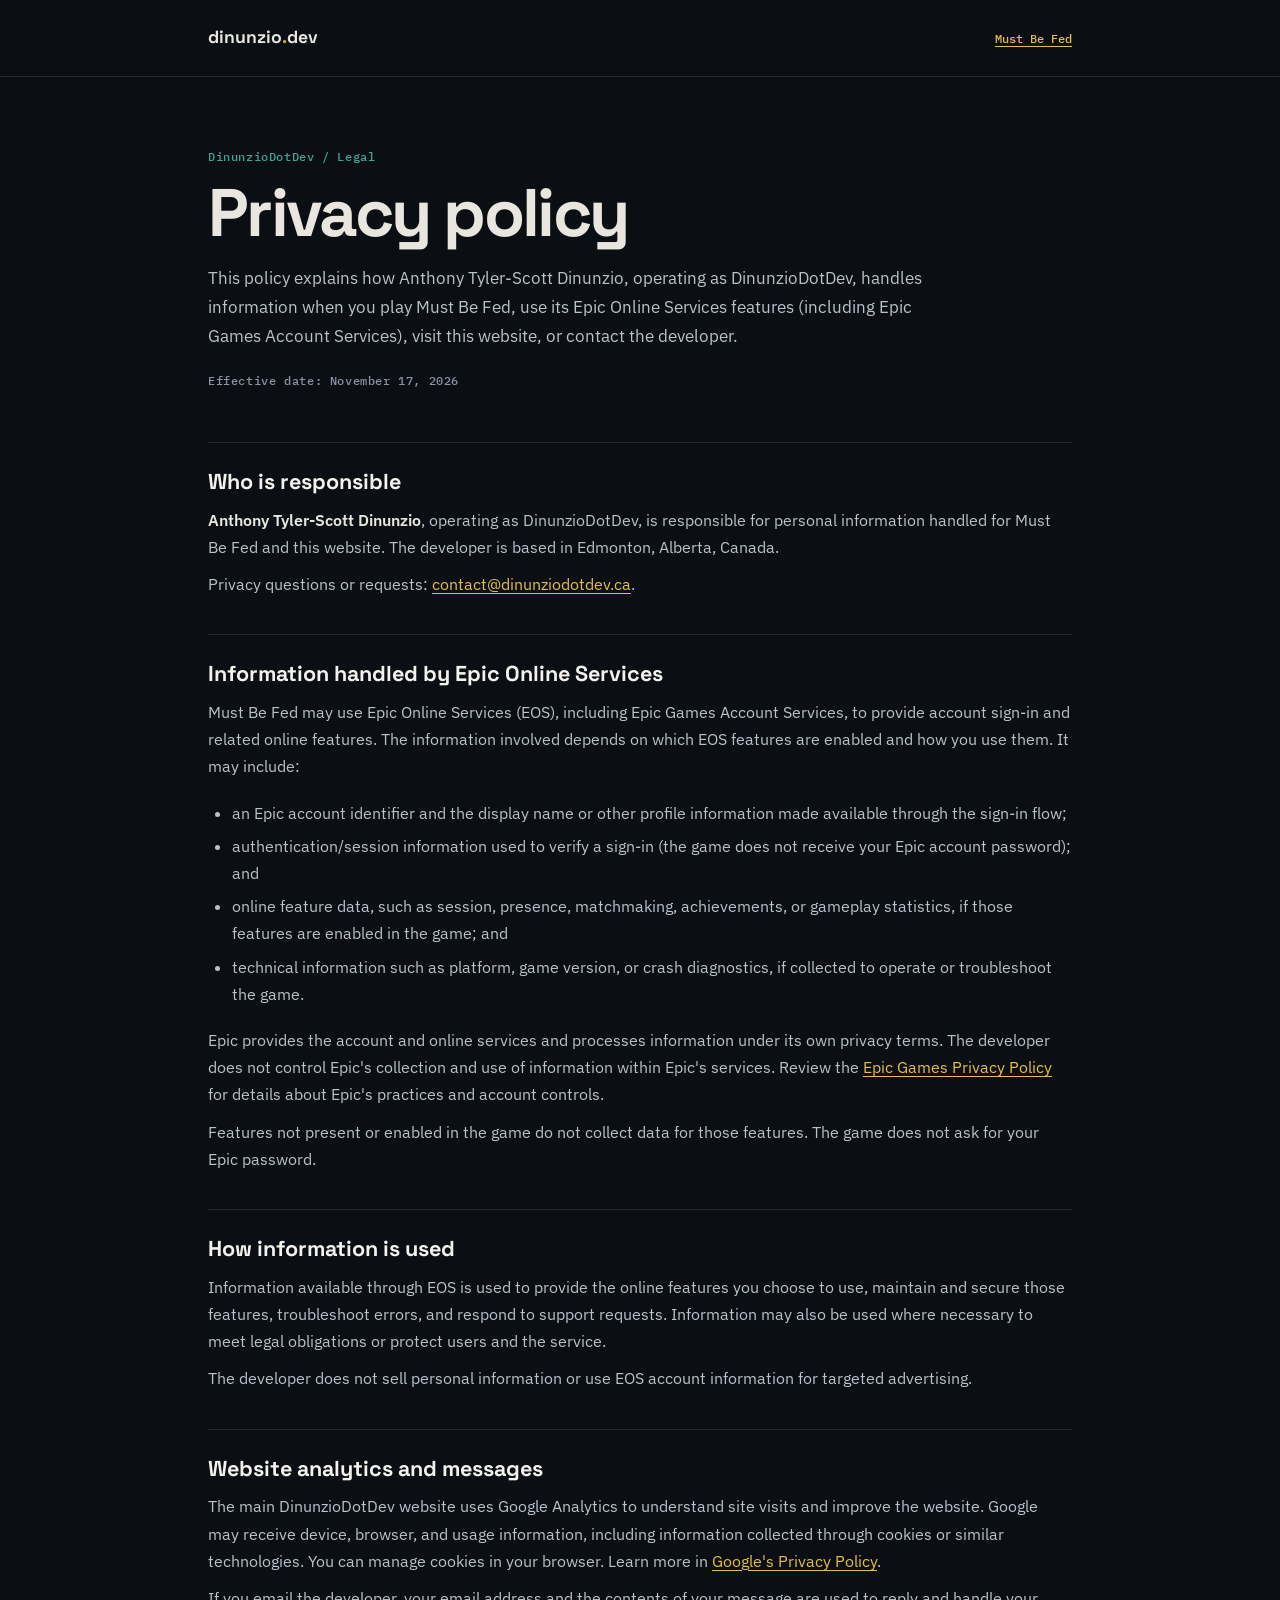
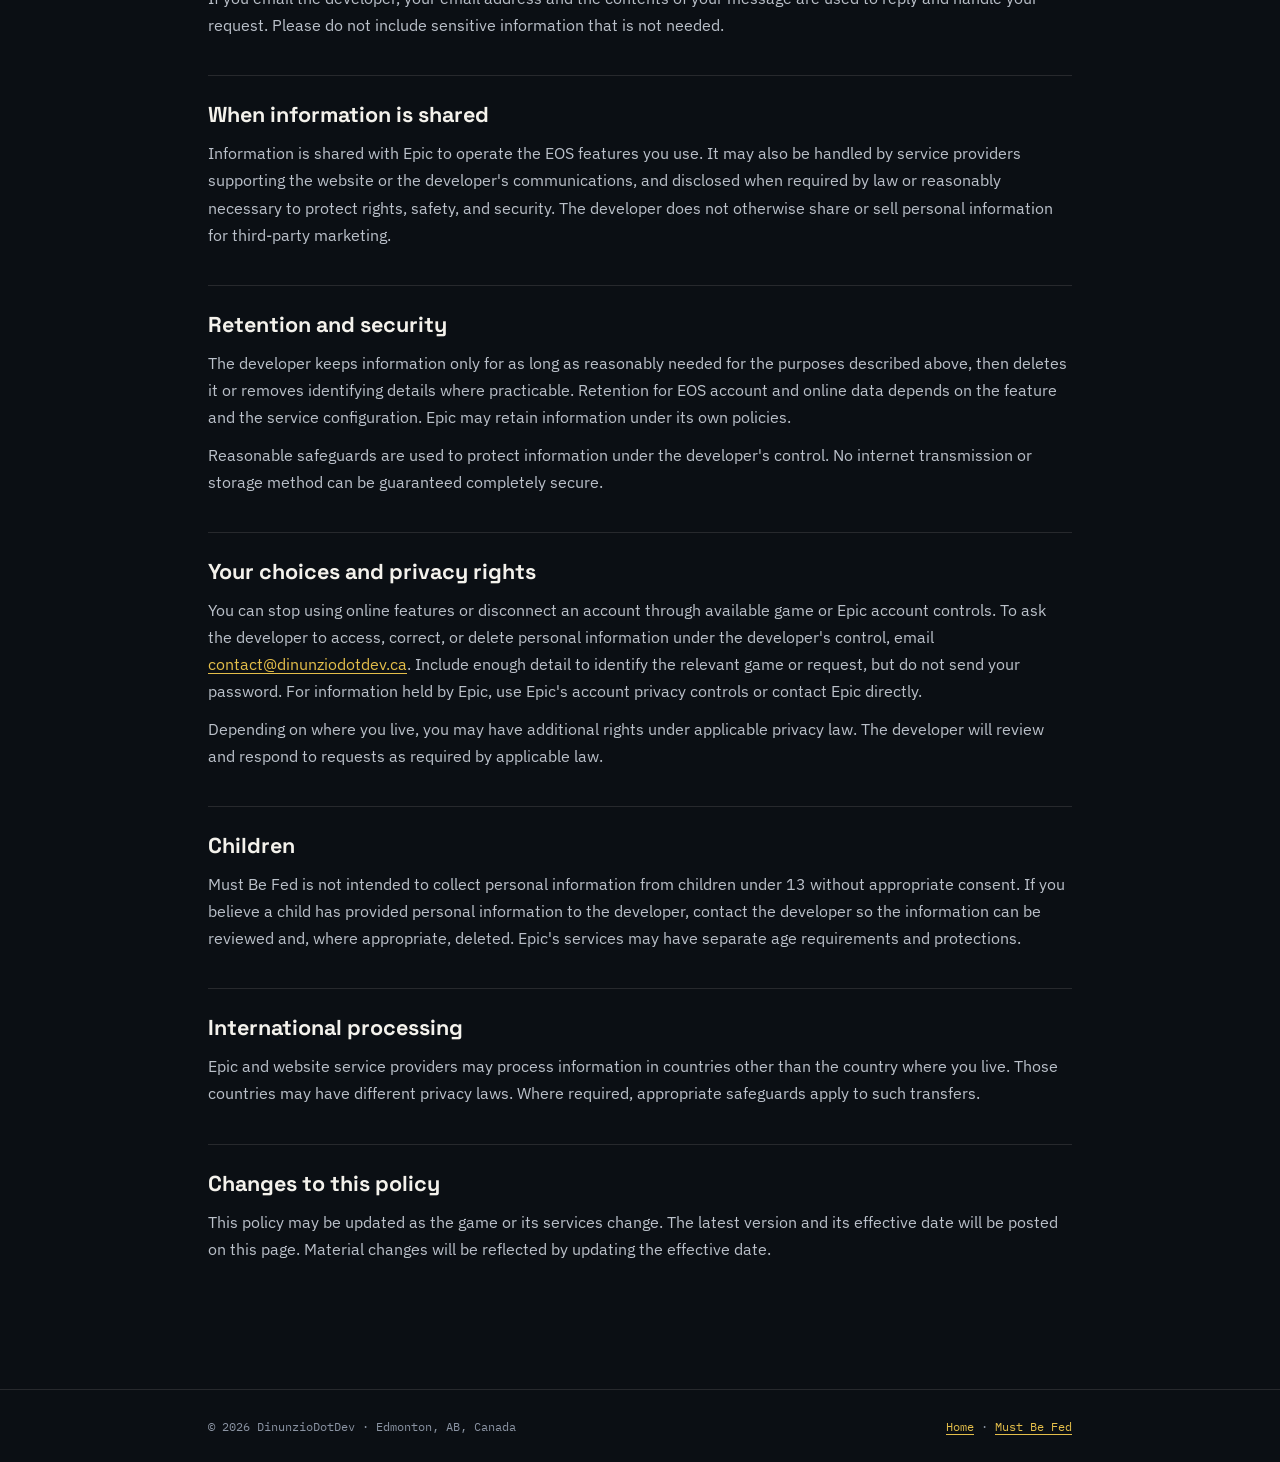
==== privacy/index.html @ b0a6f1fb "Add files via upload" ====
<!DOCTYPE html>
<html lang="en">
<head>
<meta charset="UTF-8">
<meta name="viewport" content="width=device-width, initial-scale=1.0">
<title>Privacy Policy | DinunzioDotDev</title>
<meta name="description" content="Privacy information for Must Be Fed and its use of Epic Online Services, including Epic Games Account Services.">
<link rel="icon" href="data:image/svg+xml,%3Csvg xmlns='http://www.w3.org/2000/svg' viewBox='0 0 100 100'%3E%3Crect width='100' height='100' rx='20' fill='%230B0F14'/%3E%3Ctext x='50' y='68' font-family='monospace' font-size='60' fill='%23C9A227' text-anchor='middle'%3E.%3C/text%3E%3C/svg%3E">
<link rel="preconnect" href="https://fonts.googleapis.com">
<link rel="preconnect" href="https://fonts.gstatic.com" crossorigin>
<link href="https://fonts.googleapis.com/css2?family=Space+Grotesk:wght@500;600;700&family=IBM+Plex+Sans:wght@400;500;600&family=IBM+Plex+Mono:wght@400;500;600&display=swap" rel="stylesheet">
<style>
  :root{--ink:#0B0F14;--line:rgba(232,230,223,.12);--text:#E8E6DF;--muted:#8B94A3;--brass:#C9A227;--aurora:#3FA796;--maxw:920px}
  *{box-sizing:border-box}
  body{margin:0;background:var(--ink);color:var(--text);font:16px/1.7 'IBM Plex Sans',-apple-system,sans-serif;-webkit-font-smoothing:antialiased}
  a{color:#E4BE4A;text-decoration:underline;text-underline-offset:3px}
  a:focus-visible{outline:2px solid #E4BE4A;outline-offset:3px}
  header{border-bottom:1px solid var(--line);background:rgba(11,15,20,.82)}
  .nav,.wrap{max-width:var(--maxw);margin:0 auto;padding-left:28px;padding-right:28px}
  .nav{height:76px;display:flex;align-items:center;justify-content:space-between}
  .logo,h1,h2{font-family:'Space Grotesk',sans-serif}
  .logo{font-size:1.1rem;font-weight:700;color:var(--text);text-decoration:none}
  .dot{color:var(--brass)}
  .nav a:last-child{font:500 .78rem 'IBM Plex Mono',monospace;color:#E4BE4A}
  main{padding:72px 0 90px}
  .eyebrow,.updated{font:500 .76rem 'IBM Plex Mono',monospace;letter-spacing:.05em;color:var(--aurora)}
  h1{font-size:clamp(2.6rem,7vw,4.2rem);line-height:1.05;letter-spacing:-.04em;margin:14px 0}
  .intro{max-width:760px;color:#BBC1CA;font-size:1.08rem}
  .updated{margin-top:22px;color:var(--muted)}
  .policy{margin-top:54px}
  section{padding:26px 0;border-top:1px solid var(--line)}
  h2{font-size:1.35rem;line-height:1.2;margin:0 0 12px;color:#F4F2EC}
  p{margin:10px 0;color:#BBC1CA}
  ul{padding-left:24px;color:#BBC1CA}
  li{padding:3px 0}
  strong{color:var(--text);font-weight:600}
  footer{border-top:1px solid var(--line);padding:28px 0;color:var(--muted);font: .78rem 'IBM Plex Mono',monospace}
  .foot{display:flex;justify-content:space-between;gap:16px;flex-wrap:wrap}
  @media(max-width:600px){.nav,.wrap{padding-left:20px;padding-right:20px}main{padding-top:52px}}
</style>
</head>
<body>
<header>
  <nav class="nav" aria-label="Main navigation">
    <a class="logo" href="/">dinunzio<span class="dot">.</span>dev</a>
    <a href="/gamedev/must-be-fed/">Must Be Fed</a>
  </nav>
</header>
<main class="wrap">
  <div class="eyebrow">DinunzioDotDev / Legal</div>
  <h1>Privacy policy</h1>
  <p class="intro">This policy explains how Anthony Tyler-Scott Dinunzio, operating as DinunzioDotDev, handles information when you play Must Be Fed, use its Epic Online Services features (including Epic Games Account Services), visit this website, or contact the developer.</p>
  <p class="updated">Effective date: November 17, 2026</p>

  <div class="policy">
    <section>
      <h2>Who is responsible</h2>
      <p><strong>Anthony Tyler-Scott Dinunzio</strong>, operating as DinunzioDotDev, is responsible for personal information handled for Must Be Fed and this website. The developer is based in Edmonton, Alberta, Canada.</p>
      <p>Privacy questions or requests: <a href="mailto:contact@dinunziodotdev.ca">contact@dinunziodotdev.ca</a>.</p>
    </section>

    <section>
      <h2>Information handled by Epic Online Services</h2>
      <p>Must Be Fed may use Epic Online Services (EOS), including Epic Games Account Services, to provide account sign-in and related online features. The information involved depends on which EOS features are enabled and how you use them. It may include:</p>
      <ul>
        <li>an Epic account identifier and the display name or other profile information made available through the sign-in flow;</li>
        <li>authentication/session information used to verify a sign-in (the game does not receive your Epic account password); and</li>
        <li>online feature data, such as session, presence, matchmaking, achievements, or gameplay statistics, if those features are enabled in the game; and</li>
        <li>technical information such as platform, game version, or crash diagnostics, if collected to operate or troubleshoot the game.</li>
      </ul>
      <p>Epic provides the account and online services and processes information under its own privacy terms. The developer does not control Epic's collection and use of information within Epic's services. Review the <a href="https://www.epicgames.com/site/en-US/privacypolicy">Epic Games Privacy Policy</a> for details about Epic's practices and account controls.</p>
      <p>Features not present or enabled in the game do not collect data for those features. The game does not ask for your Epic password.</p>
    </section>

    <section>
      <h2>How information is used</h2>
      <p>Information available through EOS is used to provide the online features you choose to use, maintain and secure those features, troubleshoot errors, and respond to support requests. Information may also be used where necessary to meet legal obligations or protect users and the service.</p>
      <p>The developer does not sell personal information or use EOS account information for targeted advertising.</p>
    </section>

    <section>
      <h2>Website analytics and messages</h2>
      <p>The main DinunzioDotDev website uses Google Analytics to understand site visits and improve the website. Google may receive device, browser, and usage information, including information collected through cookies or similar technologies. You can manage cookies in your browser. Learn more in <a href="https://policies.google.com/privacy">Google's Privacy Policy</a>.</p>
      <p>If you email the developer, your email address and the contents of your message are used to reply and handle your request. Please do not include sensitive information that is not needed.</p>
    </section>

    <section>
      <h2>When information is shared</h2>
      <p>Information is shared with Epic to operate the EOS features you use. It may also be handled by service providers supporting the website or the developer's communications, and disclosed when required by law or reasonably necessary to protect rights, safety, and security. The developer does not otherwise share or sell personal information for third-party marketing.</p>
    </section>

    <section>
      <h2>Retention and security</h2>
      <p>The developer keeps information only for as long as reasonably needed for the purposes described above, then deletes it or removes identifying details where practicable. Retention for EOS account and online data depends on the feature and the service configuration. Epic may retain information under its own policies.</p>
      <p>Reasonable safeguards are used to protect information under the developer's control. No internet transmission or storage method can be guaranteed completely secure.</p>
    </section>

    <section>
      <h2>Your choices and privacy rights</h2>
      <p>You can stop using online features or disconnect an account through available game or Epic account controls. To ask the developer to access, correct, or delete personal information under the developer's control, email <a href="mailto:contact@dinunziodotdev.ca">contact@dinunziodotdev.ca</a>. Include enough detail to identify the relevant game or request, but do not send your password. For information held by Epic, use Epic's account privacy controls or contact Epic directly.</p>
      <p>Depending on where you live, you may have additional rights under applicable privacy law. The developer will review and respond to requests as required by applicable law.</p>
    </section>

    <section>
      <h2>Children</h2>
      <p>Must Be Fed is not intended to collect personal information from children under 13 without appropriate consent. If you believe a child has provided personal information to the developer, contact the developer so the information can be reviewed and, where appropriate, deleted. Epic's services may have separate age requirements and protections.</p>
    </section>

    <section>
      <h2>International processing</h2>
      <p>Epic and website service providers may process information in countries other than the country where you live. Those countries may have different privacy laws. Where required, appropriate safeguards apply to such transfers.</p>
    </section>

    <section>
      <h2>Changes to this policy</h2>
      <p>This policy may be updated as the game or its services change. The latest version and its effective date will be posted on this page. Material changes will be reflected by updating the effective date.</p>
    </section>
  </div>
</main>
<footer>
  <div class="wrap foot">
    <span>© 2026 DinunzioDotDev · Edmonton, AB, Canada</span>
    <span><a href="/">Home</a> · <a href="/gamedev/must-be-fed/">Must Be Fed</a></span>
  </div>
</footer>
</body>
</html>
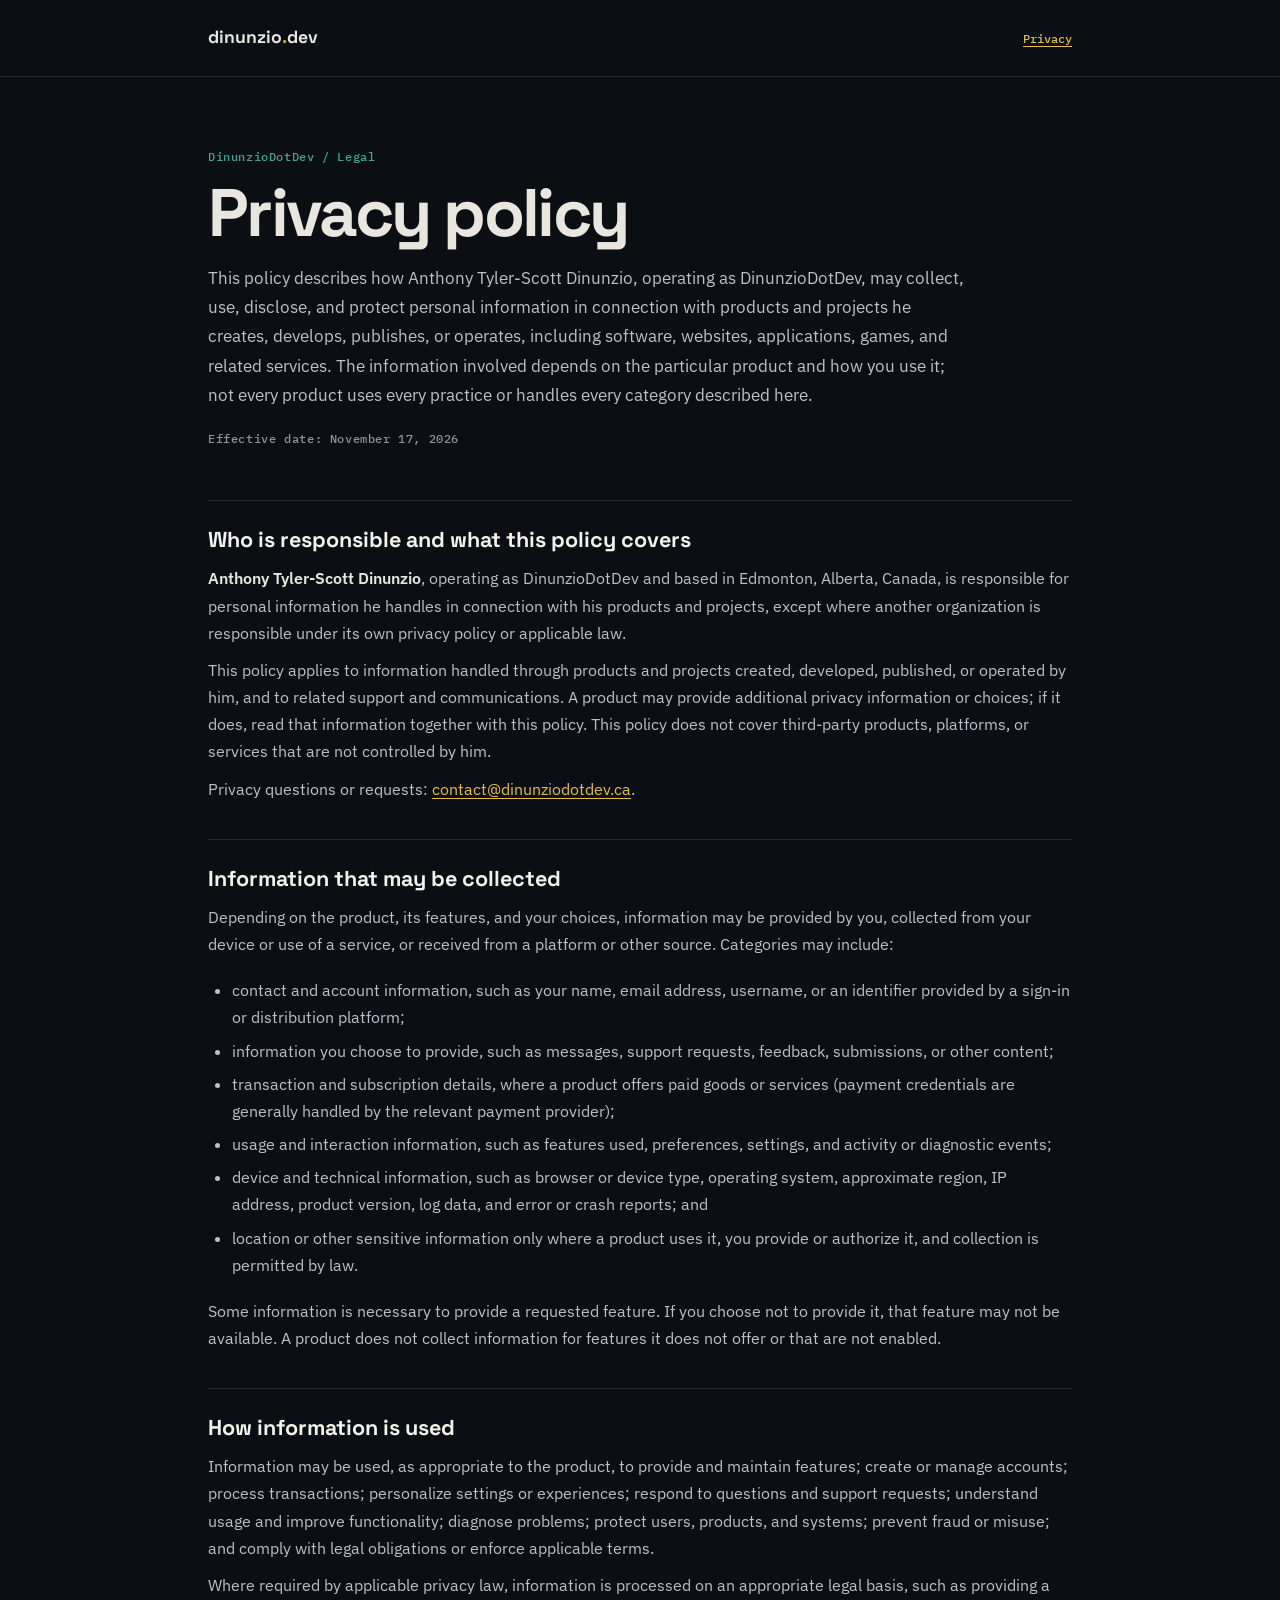
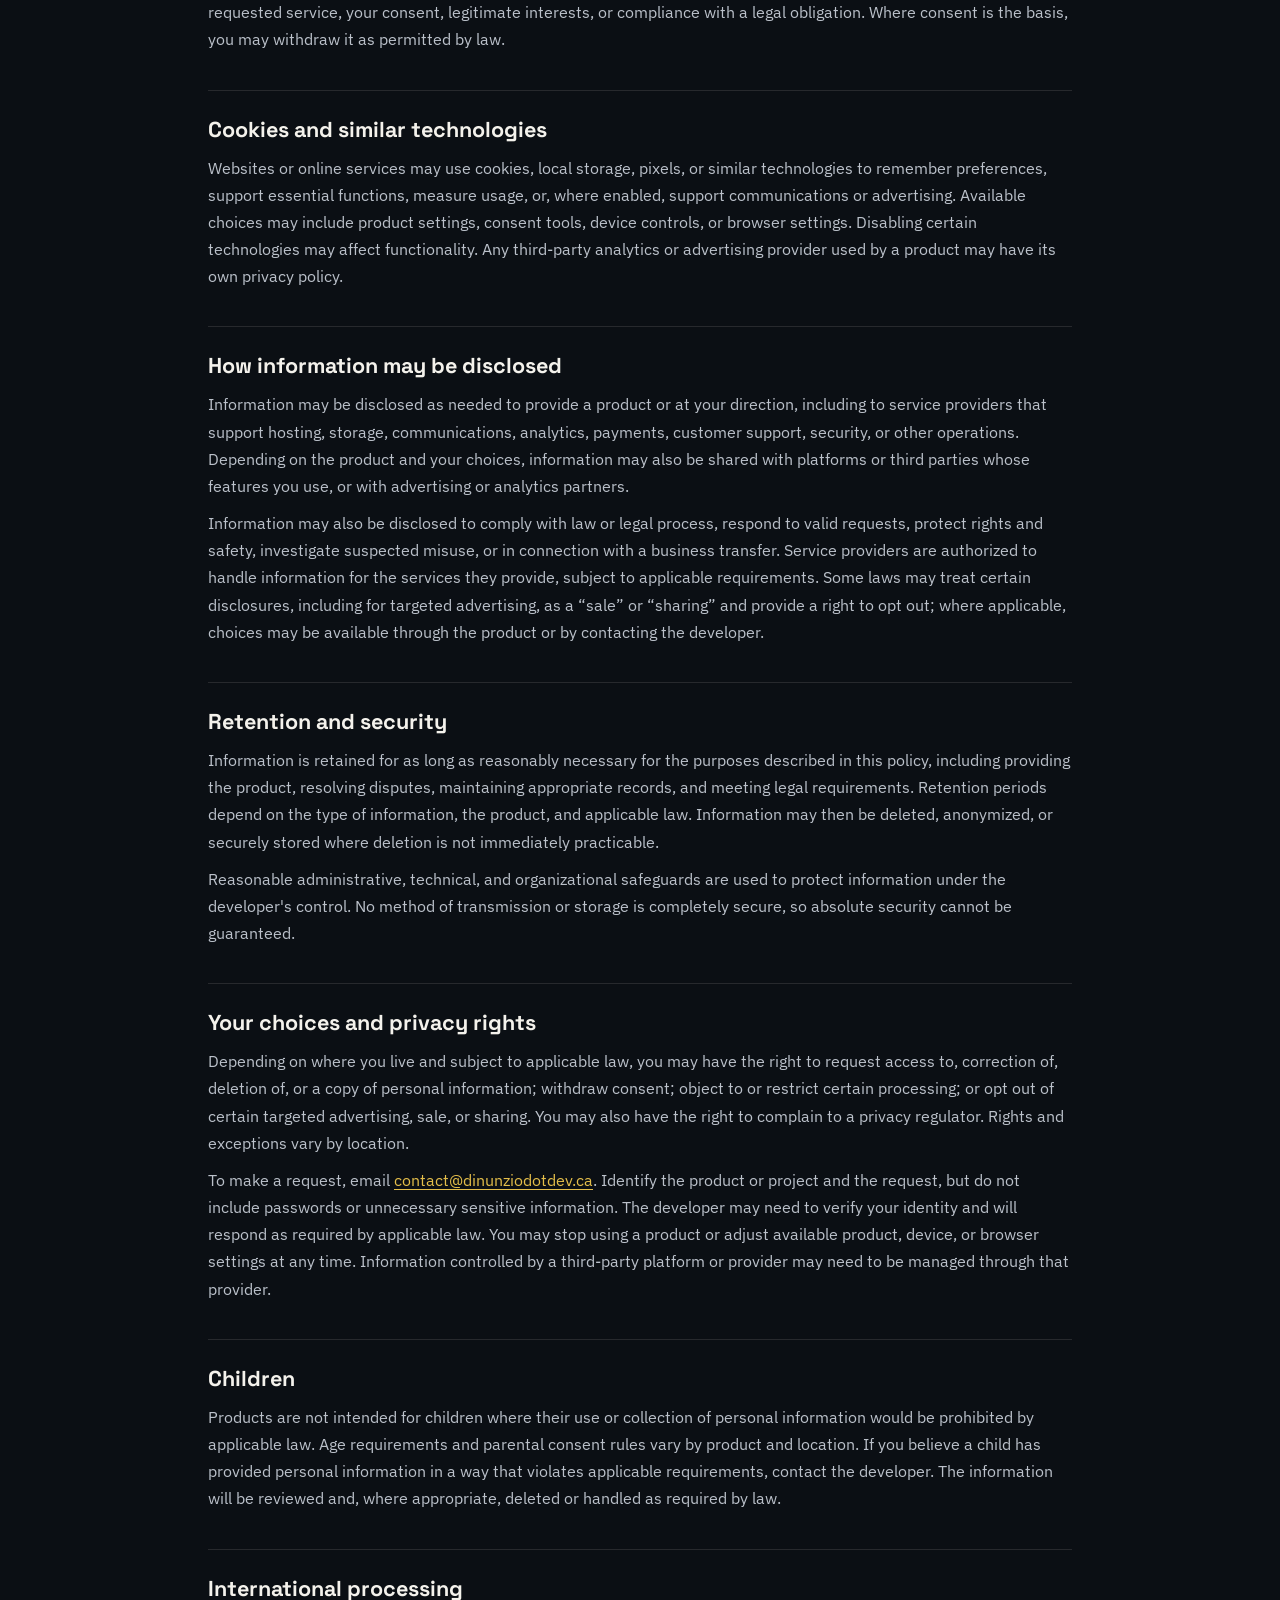
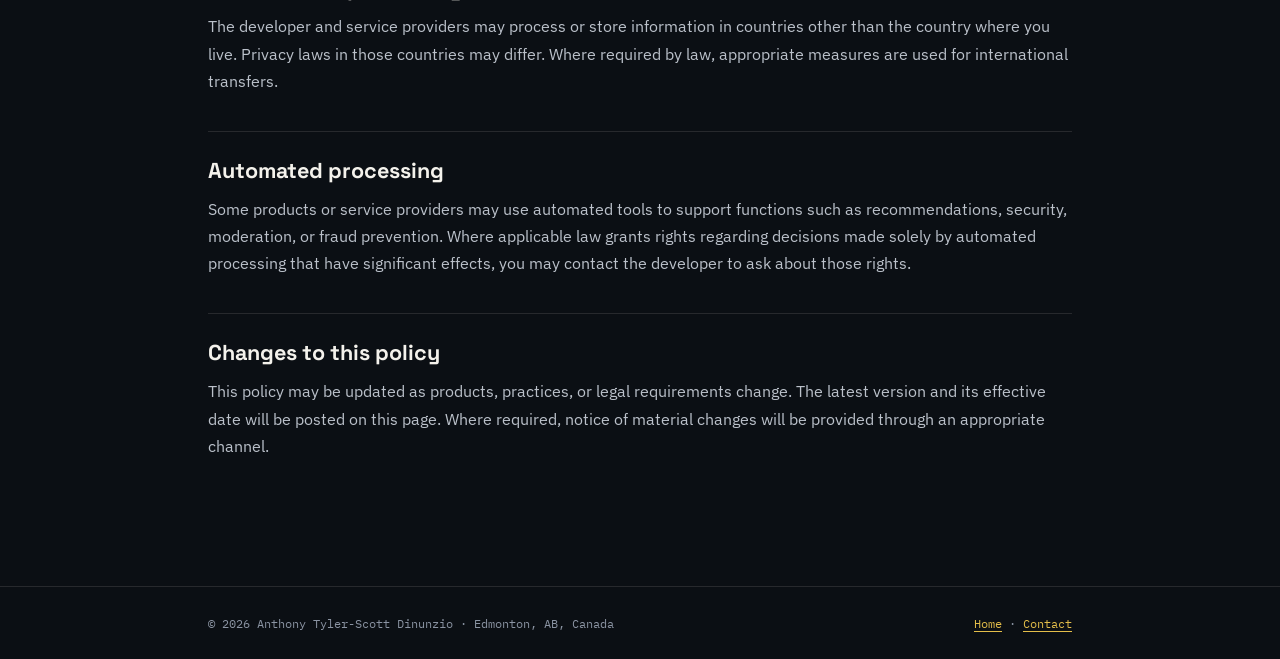
==== commit c66ccf5e: "Update index.html" ====
--- a/privacy/index.html
+++ b/privacy/index.html
@@ -4,7 +4,7 @@
 <meta charset="UTF-8">
 <meta name="viewport" content="width=device-width, initial-scale=1.0">
 <title>Privacy Policy | DinunzioDotDev</title>
-<meta name="description" content="Privacy information for Must Be Fed and its use of Epic Online Services, including Epic Games Account Services.">
+<meta name="description" content="Privacy policy for software, websites, apps, games, and other products and projects created by Anthony Tyler-Scott Dinunzio.">
 <link rel="icon" href="data:image/svg+xml,%3Csvg xmlns='http://www.w3.org/2000/svg' viewBox='0 0 100 100'%3E%3Crect width='100' height='100' rx='20' fill='%230B0F14'/%3E%3Ctext x='50' y='68' font-family='monospace' font-size='60' fill='%23C9A227' text-anchor='middle'%3E.%3C/text%3E%3C/svg%3E">
 <link rel="preconnect" href="https://fonts.googleapis.com">
 <link rel="preconnect" href="https://fonts.gstatic.com" crossorigin>
@@ -43,84 +43,91 @@
 <header>
   <nav class="nav" aria-label="Main navigation">
     <a class="logo" href="/">dinunzio<span class="dot">.</span>dev</a>
-    <a href="/gamedev/must-be-fed/">Must Be Fed</a>
+    <a href="/privacy/">Privacy</a>
   </nav>
 </header>
 <main class="wrap">
   <div class="eyebrow">DinunzioDotDev / Legal</div>
   <h1>Privacy policy</h1>
-  <p class="intro">This policy explains how Anthony Tyler-Scott Dinunzio, operating as DinunzioDotDev, handles information when you play Must Be Fed, use its Epic Online Services features (including Epic Games Account Services), visit this website, or contact the developer.</p>
+  <p class="intro">This policy describes how Anthony Tyler-Scott Dinunzio, operating as DinunzioDotDev, may collect, use, disclose, and protect personal information in connection with products and projects he creates, develops, publishes, or operates, including software, websites, applications, games, and related services. The information involved depends on the particular product and how you use it; not every product uses every practice or handles every category described here.</p>
   <p class="updated">Effective date: November 17, 2026</p>
 
   <div class="policy">
     <section>
-      <h2>Who is responsible</h2>
-      <p><strong>Anthony Tyler-Scott Dinunzio</strong>, operating as DinunzioDotDev, is responsible for personal information handled for Must Be Fed and this website. The developer is based in Edmonton, Alberta, Canada.</p>
+      <h2>Who is responsible and what this policy covers</h2>
+      <p><strong>Anthony Tyler-Scott Dinunzio</strong>, operating as DinunzioDotDev and based in Edmonton, Alberta, Canada, is responsible for personal information he handles in connection with his products and projects, except where another organization is responsible under its own privacy policy or applicable law.</p>
+      <p>This policy applies to information handled through products and projects created, developed, published, or operated by him, and to related support and communications. A product may provide additional privacy information or choices; if it does, read that information together with this policy. This policy does not cover third-party products, platforms, or services that are not controlled by him.</p>
       <p>Privacy questions or requests: <a href="mailto:contact@dinunziodotdev.ca">contact@dinunziodotdev.ca</a>.</p>
     </section>
 
     <section>
-      <h2>Information handled by Epic Online Services</h2>
-      <p>Must Be Fed may use Epic Online Services (EOS), including Epic Games Account Services, to provide account sign-in and related online features. The information involved depends on which EOS features are enabled and how you use them. It may include:</p>
+      <h2>Information that may be collected</h2>
+      <p>Depending on the product, its features, and your choices, information may be provided by you, collected from your device or use of a service, or received from a platform or other source. Categories may include:</p>
       <ul>
-        <li>an Epic account identifier and the display name or other profile information made available through the sign-in flow;</li>
-        <li>authentication/session information used to verify a sign-in (the game does not receive your Epic account password); and</li>
-        <li>online feature data, such as session, presence, matchmaking, achievements, or gameplay statistics, if those features are enabled in the game; and</li>
-        <li>technical information such as platform, game version, or crash diagnostics, if collected to operate or troubleshoot the game.</li>
+        <li>contact and account information, such as your name, email address, username, or an identifier provided by a sign-in or distribution platform;</li>
+        <li>information you choose to provide, such as messages, support requests, feedback, submissions, or other content;</li>
+        <li>transaction and subscription details, where a product offers paid goods or services (payment credentials are generally handled by the relevant payment provider);</li>
+        <li>usage and interaction information, such as features used, preferences, settings, and activity or diagnostic events;</li>
+        <li>device and technical information, such as browser or device type, operating system, approximate region, IP address, product version, log data, and error or crash reports; and</li>
+        <li>location or other sensitive information only where a product uses it, you provide or authorize it, and collection is permitted by law.</li>
       </ul>
-      <p>Epic provides the account and online services and processes information under its own privacy terms. The developer does not control Epic's collection and use of information within Epic's services. Review the <a href="https://www.epicgames.com/site/en-US/privacypolicy">Epic Games Privacy Policy</a> for details about Epic's practices and account controls.</p>
-      <p>Features not present or enabled in the game do not collect data for those features. The game does not ask for your Epic password.</p>
+      <p>Some information is necessary to provide a requested feature. If you choose not to provide it, that feature may not be available. A product does not collect information for features it does not offer or that are not enabled.</p>
     </section>
 
     <section>
       <h2>How information is used</h2>
-      <p>Information available through EOS is used to provide the online features you choose to use, maintain and secure those features, troubleshoot errors, and respond to support requests. Information may also be used where necessary to meet legal obligations or protect users and the service.</p>
-      <p>The developer does not sell personal information or use EOS account information for targeted advertising.</p>
+      <p>Information may be used, as appropriate to the product, to provide and maintain features; create or manage accounts; process transactions; personalize settings or experiences; respond to questions and support requests; understand usage and improve functionality; diagnose problems; protect users, products, and systems; prevent fraud or misuse; and comply with legal obligations or enforce applicable terms.</p>
+      <p>Where required by applicable privacy law, information is processed on an appropriate legal basis, such as providing a requested service, your consent, legitimate interests, or compliance with a legal obligation. Where consent is the basis, you may withdraw it as permitted by law.</p>
     </section>
 
     <section>
-      <h2>Website analytics and messages</h2>
-      <p>The main DinunzioDotDev website uses Google Analytics to understand site visits and improve the website. Google may receive device, browser, and usage information, including information collected through cookies or similar technologies. You can manage cookies in your browser. Learn more in <a href="https://policies.google.com/privacy">Google's Privacy Policy</a>.</p>
-      <p>If you email the developer, your email address and the contents of your message are used to reply and handle your request. Please do not include sensitive information that is not needed.</p>
+      <h2>Cookies and similar technologies</h2>
+      <p>Websites or online services may use cookies, local storage, pixels, or similar technologies to remember preferences, support essential functions, measure usage, or, where enabled, support communications or advertising. Available choices may include product settings, consent tools, device controls, or browser settings. Disabling certain technologies may affect functionality. Any third-party analytics or advertising provider used by a product may have its own privacy policy.</p>
     </section>
 
     <section>
-      <h2>When information is shared</h2>
-      <p>Information is shared with Epic to operate the EOS features you use. It may also be handled by service providers supporting the website or the developer's communications, and disclosed when required by law or reasonably necessary to protect rights, safety, and security. The developer does not otherwise share or sell personal information for third-party marketing.</p>
+      <h2>How information may be disclosed</h2>
+      <p>Information may be disclosed as needed to provide a product or at your direction, including to service providers that support hosting, storage, communications, analytics, payments, customer support, security, or other operations. Depending on the product and your choices, information may also be shared with platforms or third parties whose features you use, or with advertising or analytics partners.</p>
+      <p>Information may also be disclosed to comply with law or legal process, respond to valid requests, protect rights and safety, investigate suspected misuse, or in connection with a business transfer. Service providers are authorized to handle information for the services they provide, subject to applicable requirements. Some laws may treat certain disclosures, including for targeted advertising, as a “sale” or “sharing” and provide a right to opt out; where applicable, choices may be available through the product or by contacting the developer.</p>
     </section>
 
     <section>
       <h2>Retention and security</h2>
-      <p>The developer keeps information only for as long as reasonably needed for the purposes described above, then deletes it or removes identifying details where practicable. Retention for EOS account and online data depends on the feature and the service configuration. Epic may retain information under its own policies.</p>
-      <p>Reasonable safeguards are used to protect information under the developer's control. No internet transmission or storage method can be guaranteed completely secure.</p>
+      <p>Information is retained for as long as reasonably necessary for the purposes described in this policy, including providing the product, resolving disputes, maintaining appropriate records, and meeting legal requirements. Retention periods depend on the type of information, the product, and applicable law. Information may then be deleted, anonymized, or securely stored where deletion is not immediately practicable.</p>
+      <p>Reasonable administrative, technical, and organizational safeguards are used to protect information under the developer's control. No method of transmission or storage is completely secure, so absolute security cannot be guaranteed.</p>
     </section>
 
     <section>
       <h2>Your choices and privacy rights</h2>
-      <p>You can stop using online features or disconnect an account through available game or Epic account controls. To ask the developer to access, correct, or delete personal information under the developer's control, email <a href="mailto:contact@dinunziodotdev.ca">contact@dinunziodotdev.ca</a>. Include enough detail to identify the relevant game or request, but do not send your password. For information held by Epic, use Epic's account privacy controls or contact Epic directly.</p>
-      <p>Depending on where you live, you may have additional rights under applicable privacy law. The developer will review and respond to requests as required by applicable law.</p>
+      <p>Depending on where you live and subject to applicable law, you may have the right to request access to, correction of, deletion of, or a copy of personal information; withdraw consent; object to or restrict certain processing; or opt out of certain targeted advertising, sale, or sharing. You may also have the right to complain to a privacy regulator. Rights and exceptions vary by location.</p>
+      <p>To make a request, email <a href="mailto:contact@dinunziodotdev.ca">contact@dinunziodotdev.ca</a>. Identify the product or project and the request, but do not include passwords or unnecessary sensitive information. The developer may need to verify your identity and will respond as required by applicable law. You may stop using a product or adjust available product, device, or browser settings at any time. Information controlled by a third-party platform or provider may need to be managed through that provider.</p>
     </section>
 
     <section>
       <h2>Children</h2>
-      <p>Must Be Fed is not intended to collect personal information from children under 13 without appropriate consent. If you believe a child has provided personal information to the developer, contact the developer so the information can be reviewed and, where appropriate, deleted. Epic's services may have separate age requirements and protections.</p>
+      <p>Products are not intended for children where their use or collection of personal information would be prohibited by applicable law. Age requirements and parental consent rules vary by product and location. If you believe a child has provided personal information in a way that violates applicable requirements, contact the developer. The information will be reviewed and, where appropriate, deleted or handled as required by law.</p>
     </section>
 
     <section>
       <h2>International processing</h2>
-      <p>Epic and website service providers may process information in countries other than the country where you live. Those countries may have different privacy laws. Where required, appropriate safeguards apply to such transfers.</p>
+      <p>The developer and service providers may process or store information in countries other than the country where you live. Privacy laws in those countries may differ. Where required by law, appropriate measures are used for international transfers.</p>
+    </section>
+
+    <section>
+      <h2>Automated processing</h2>
+      <p>Some products or service providers may use automated tools to support functions such as recommendations, security, moderation, or fraud prevention. Where applicable law grants rights regarding decisions made solely by automated processing that have significant effects, you may contact the developer to ask about those rights.</p>
     </section>
 
     <section>
       <h2>Changes to this policy</h2>
-      <p>This policy may be updated as the game or its services change. The latest version and its effective date will be posted on this page. Material changes will be reflected by updating the effective date.</p>
+      <p>This policy may be updated as products, practices, or legal requirements change. The latest version and its effective date will be posted on this page. Where required, notice of material changes will be provided through an appropriate channel.</p>
     </section>
   </div>
 </main>
 <footer>
   <div class="wrap foot">
-    <span>© 2026 DinunzioDotDev · Edmonton, AB, Canada</span>
-    <span><a href="/">Home</a> · <a href="/gamedev/must-be-fed/">Must Be Fed</a></span>
+    <span>© 2026 Anthony Tyler-Scott Dinunzio · Edmonton, AB, Canada</span>
+    <span><a href="/">Home</a> · <a href="mailto:contact@dinunziodotdev.ca">Contact</a></span>
   </div>
 </footer>
 </body>
